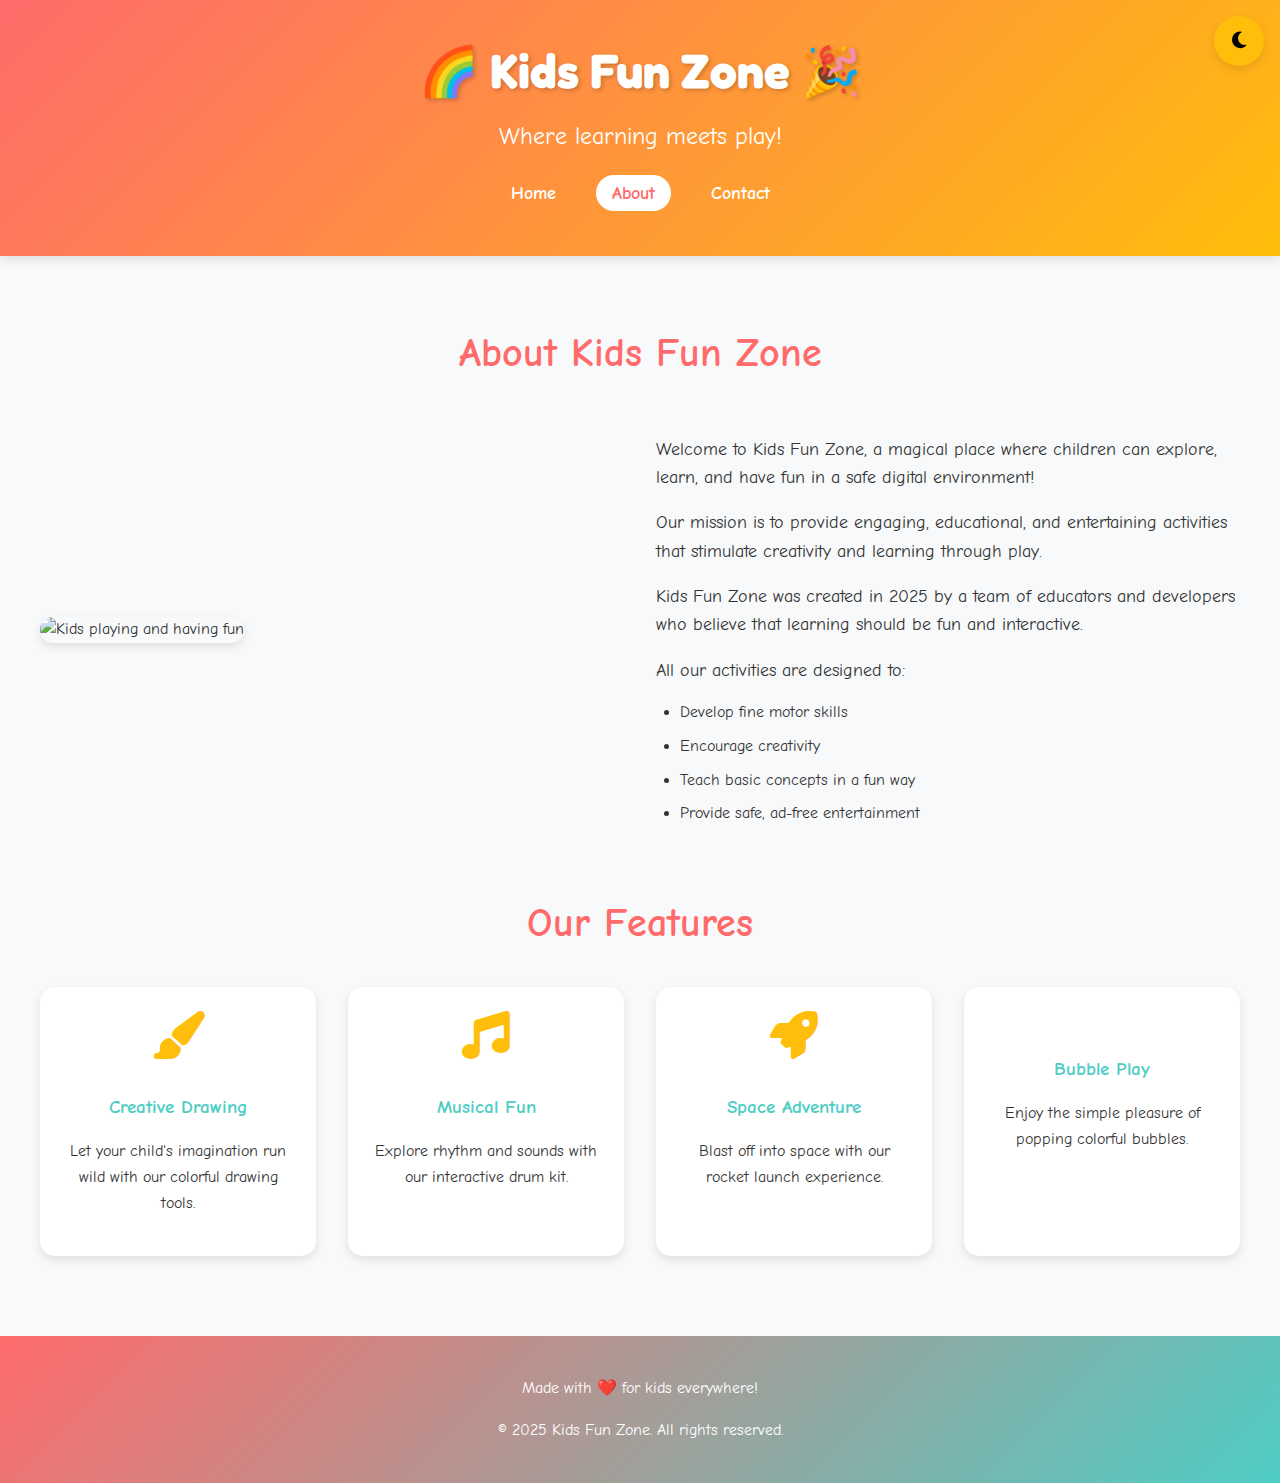
==== about.html @ 4ce5ba4b "final assignment" ====
<!DOCTYPE html>
<html lang="en">

<head>
    <meta charset="UTF-8">
    <meta name="viewport" content="width=device-width, initial-scale=1.0">
    <title>Kids Fun Zone - About</title>
    <link rel="stylesheet" href="styles.css">
    <link href="https://fonts.googleapis.com/css2?family=Comic+Neue:wght@400;700&family=Fredoka+One&display=swap"
        rel="stylesheet">
    <link rel="stylesheet" href="https://cdnjs.cloudflare.com/ajax/libs/font-awesome/6.4.0/css/all.min.css">
</head>

<body>
    <div class="theme-toggle-container">
        <button id="theme-toggle" class="theme-btn">
            <i class="fas fa-moon"></i>
        </button>
    </div>

    <header>
        <h1>🌈 Kids Fun Zone 🎉</h1>
        <p>Where learning meets play!</p>
        <nav class="main-nav">
            <ul>
                <li><a href="index.html">Home</a></li>
                <li><a href="about.html" class="active">About</a></li>
                <li><a href="contact.html">Contact</a></li>
            </ul>
        </nav>
    </header>

    <main class="about-page">
        <section class="about-section">
            <h2>About Kids Fun Zone</h2>
            <div class="about-content">
                <div class="about-image">
                    <img src="images/kids-playing.jpg" alt="Kids playing and having fun">
                </div>
                <div class="about-text">
                    <p>Welcome to Kids Fun Zone, a magical place where children can explore, learn, and have fun in a safe digital environment!</p>
                    <p>Our mission is to provide engaging, educational, and entertaining activities that stimulate creativity and learning through play.</p>
                    <p>Kids Fun Zone was created in 2025 by a team of educators and developers who believe that learning should be fun and interactive.</p>
                    <p>All our activities are designed to:</p>
                    <ul>
                        <li>Develop fine motor skills</li>
                        <li>Encourage creativity</li>
                        <li>Teach basic concepts in a fun way</li>
                        <li>Provide safe, ad-free entertainment</li>
                    </ul>
                </div>
            </div>
        </section>

        <section class="features-section">
            <h2>Our Features</h2>
            <div class="features-grid">
                <div class="feature-card">
                    <i class="fas fa-paint-brush"></i>
                    <h3>Creative Drawing</h3>
                    <p>Let your child's imagination run wild with our colorful drawing tools.</p>
                </div>
                <div class="feature-card">
                    <i class="fas fa-music"></i>
                    <h3>Musical Fun</h3>
                    <p>Explore rhythm and sounds with our interactive drum kit.</p>
                </div>
                <div class="feature-card">
                    <i class="fas fa-rocket"></i>
                    <h3>Space Adventure</h3>
                    <p>Blast off into space with our rocket launch experience.</p>
                </div>
                <div class="feature-card">
                    <i class="fas fa-bubbles"></i>
                    <h3>Bubble Play</h3>
                    <p>Enjoy the simple pleasure of popping colorful bubbles.</p>
                </div>
            </div>
        </section>
    </main>

    <footer>
        <p>Made with ❤️ for kids everywhere!</p>
        <p>&copy; 2025 Kids Fun Zone. All rights reserved.</p>
    </footer>

    <script src="script.js"></script>
</body>
</html>
---- styles.css ----
:root {
    --primary-color: #ff6b6b;
    --secondary-color: #4ecdc4;
    --accent-color: #ffbe0b;
    --dark-color: #2b2d42;
    --light-color: #f8f9fa;
    --text-color: #333;
    --white: #fff;
    --shadow: 0 4px 10px rgba(0, 0, 0, 0.1);
    --transition: all 0.3s ease;
}

body {
    font-family: 'Comic Neue', cursive;
    line-height: 1.6;
    color: var(--text-color);
    background-color: var(--light-color);
    transition: var(--transition);
    margin: 0;
    padding: 0;
    overflow-x: hidden;
}

body.dark-mode {
    background-color: var(--dark-color);
    color: var(--light-color);
}

/* Header Styles */
header {
    text-align: center;
    padding: 2rem;
    background: linear-gradient(135deg, var(--primary-color), var(--accent-color));
    color: var(--white);
    box-shadow: var(--shadow);
    position: relative;
}

header h1 {
    font-family: 'Fredoka One', cursive;
    font-size: 3rem;
    margin: 0;
    text-shadow: 2px 2px 4px rgba(0, 0, 0, 0.2);
    animation: rainbow 5s linear infinite;
}

header p {
    font-size: 1.5rem;
    margin: 0.5rem 0 0;
}

/* Theme Toggle */
.theme-toggle-container {
    position: fixed;
    top: 1rem;
    right: 1rem;
    z-index: 100;
}

.theme-btn {
    background-color: var(--accent-color);
    border: none;
    border-radius: 50%;
    width: 50px;
    height: 50px;
    font-size: 1.2rem;
    cursor: pointer;
    box-shadow: var(--shadow);
    transition: var(--transition);
    display: flex;
    align-items: center;
    justify-content: center;
}

.theme-btn:hover {
    transform: scale(1.1) rotate(30deg);
}

/* Welcome Section */
.welcome-section {
    display: flex;
    flex-direction: column;
    align-items: center;
    padding: 2rem;
    text-align: center;
}

.welcome-animation {
    position: relative;
    width: 200px;
    height: 200px;
    margin-bottom: 1rem;
}
/* Bubble styles */
.bubble-container {
    position: absolute;
    top: 0;
    left: 0;
    width: 100%;
    height: 100%;
    overflow: hidden;
    pointer-events: none;
}

.bubble {
    position: absolute;
    border-radius: 50%;
    background-color: rgba(255, 255, 255, 0.6);
    pointer-events: auto;
    cursor: pointer;
    transform: translateY(0);
    opacity: 0.8;
    transition: transform 0.2s, opacity 0.2s;
}

.bubble:hover {
    transform: scale(1.1);
}

.bubble-active .play-btn {
    display: none;
}

.bubble-active .stop-btn {
    display: inline-block;
}



.bouncing-ball {
    width: 50px;
    height: 50px;
    background-color: var(--secondary-color);
    border-radius: 50%;
    position: absolute;
    top: 50%;
    left: 50%;
    transform: translate(-50%, -50%);
    animation: bounce 2s infinite ease-in-out;
}

.floating-cloud {
    width: 80px;
    height: 40px;
    background-color: var(--white);
    border-radius: 40px;
    position: absolute;
    top: 30%;
    left: 20%;
    animation: float 4s infinite ease-in-out;
}

.floating-cloud::before {
    content: '';
    width: 30px;
    height: 30px;
    background-color: var(--white);
    border-radius: 50%;
    position: absolute;
    top: -15px;
    left: 10px;
}

.floating-cloud::after {
    content: '';
    width: 20px;
    height: 20px;
    background-color: var(--white);
    border-radius: 50%;
    position: absolute;
    top: -10px;
    right: 10px;
}

.welcome-content h2 {
    font-size: 2rem;
    margin-bottom: 1rem;
    color: var(--primary-color);
}

.name-form {
    display: flex;
    gap: 0.5rem;
    margin-top: 1rem;
}

#name-input {
    padding: 0.5rem 1rem;
    border: 2px solid var(--secondary-color);
    border-radius: 20px;
    font-family: inherit;
    font-size: 1rem;
    flex-grow: 1;
}

#name-input:focus {
    outline: none;
    border-color: var(--accent-color);
}

#save-name {
    background-color: var(--secondary-color);
    color: var(--white);
    border: none;
    padding: 0.5rem 1.5rem;
    border-radius: 20px;
    cursor: pointer;
    font-family: inherit;
    font-weight: bold;
    transition: var(--transition);
}

#save-name:hover {
    background-color: var(--primary-color);
    transform: scale(1.05);
}

/* Interactive Toys */
.interactive-toys {
    padding: 2rem;
    text-align: center;
}

.interactive-toys h2 {
    font-size: 2rem;
    margin-bottom: 2rem;
    color: var(--secondary-color);
}

.toys-container {
    display: grid;
    grid-template-columns: repeat(auto-fit, minmax(250px, 1fr));
    gap: 2rem;
    margin-bottom: 2rem;
}

.toy {
    background-color: var(--white);
    border-radius: 15px;
    padding: 1.5rem;
    box-shadow: var(--shadow);
    transition: var(--transition);
    display: flex;
    flex-direction: column;
    align-items: center;
}

body.dark-mode .toy {
    background-color: #3a3a3a;
}

.toy:hover {
    transform: translateY(-10px);
    box-shadow: 0 15px 20px rgba(0, 0, 0, 0.1);
}

.toy-icon {
    font-size: 3rem;
    margin-bottom: 1rem;
    color: var(--primary-color);
}

.play-btn {
    background-color: var(--accent-color);
    color: var(--text-color);
    border: none;
    padding: 0.5rem 1.5rem;
    border-radius: 20px;
    cursor: pointer;
    font-family: inherit;
    font-weight: bold;
    margin-top: 1rem;
    transition: var(--transition);
}

.play-btn:hover {
    background-color: var(--primary-color);
    color: var(--white);
    transform: scale(1.1);
}

.stop-btn {
    display: none;
    background-color: #ff4757;
    color: white;
    border: none;
    padding: 0.5rem 1.5rem;
    border-radius: 20px;
    cursor: pointer;
    font-family: inherit;
    font-weight: bold;
    margin-top: 1rem;
    transition: var(--transition);
}



.stop-btn:hover {
    background-color: var(--primary-color);
    color: var(--white);
    transform: scale(1.1);
}

.drum-pad-container {
    display: grid;
    grid-template-columns: repeat(2, 1fr);
    gap: 10px;
    margin: 15px 0;
}

.drum-pad {
    padding: 15px;
    border: none;
    border-radius: 10px;
    background-color: var(--accent-color);
    font-family: 'Comic Neue', cursive;
    font-weight: bold;
    cursor: pointer;
    transition: transform 0.1s;
}

.drum-pad:active {
    transform: scale(0.95);
}

.drum-controls {
    display: flex;
    gap: 10px;
    justify-content: center;
    margin-bottom: 15px;
}

.drum-controls button {
    padding: 8px 15px;
    border: none;
    border-radius: 20px;
    background-color: var(--secondary-color);
    color: white;
    cursor: pointer;
}

#record-drum {
    background-color: #ff4757;
}

.saved-beats {
    margin-top: 15px;
}

.saved-beat {
    display: flex;
    justify-content: space-between;
    align-items: center;
    padding: 8px;
    margin: 5px 0;
    background-color: rgba(255, 255, 255, 0.1);
    border-radius: 5px;
}

.delete-beat {
    background: none;
    border: none;
    color: #ff4757;
    cursor: pointer;
}

/* Drawing Section */
.drawing-section {
    padding: 2rem;
    text-align: center;
}

.drawing-section h2 {
    font-size: 2rem;
    margin-bottom: 1rem;
    color: var(--primary-color);
}


.drawing-area {
position: relative;
width: 100%;
height: 300px;
border-radius: 10px;
border: 2px solid var(--primary-color);
background-color: white;
margin-bottom: 1rem;
overflow: hidden; 
touch-action: none; 
cursor: url('data:image/svg+xml;utf8,<svg xmlns="http://www.w3.org/2000/svg" width="16" height="16" viewBox="0 0 16 16"><circle cx="8" cy="8" r="6" fill="%23ff6b6b"/></svg>') 8 8, pointer;
}

.drawing-area div {
pointer-events: none; 
}

body.dark-mode .drawing-area {
    background-color: #3a3a3a;
}

.color-picker {
    display: flex;
    justify-content: center;
    gap: 0.5rem;
    flex-wrap: wrap;
}

.color-btn {
    width: 40px;
    height: 40px;
    border-radius: 50%;
    border: none;
    cursor: pointer;
    transition: var(--transition);
    box-shadow: var(--shadow);
}

.color-btn:hover {
    transform: scale(1.1);
}

.color-btn[data-color="red"] {
    background-color: #ff6b6b;
}

.color-btn[data-color="blue"] {
    background-color: #4ecdc4;
}

.color-btn[data-color="green"] {
    background-color: #6bff6b;
}

.color-btn[data-color="yellow"] {
    background-color: #ffbe0b;
}

.color-btn[data-color="purple"] {
    background-color: #b388ff;
}

#clear-drawing {
    background-color: var(--white);
    color: var(--text-color);
    border: 2px solid var(--primary-color);
    padding: 0.5rem 1rem;
    border-radius: 20px;
    cursor: pointer;
    font-family: inherit;
    transition: var(--transition);
}

#clear-drawing:hover {
    background-color: var(--primary-color);
    color: var(--white);
}

/* Confetti */
.confetti {
    position: fixed;
    width: 10px;
    height: 10px;
    background-color: var(--accent-color);
    opacity: 0;
    animation: confetti-fall 5s linear forwards;
    z-index: 1000;
}

/* Footer */
footer {
    text-align: center;
    padding: 1.5rem;
    background: linear-gradient(135deg, var(--primary-color), var(--secondary-color));
    color: var(--white);
    margin-top: 3rem;
}

/* Animations */
@keyframes bounce {
    0%, 100% {
        transform: translate(-50%, -50%) scale(1);
    }
    50% {
        transform: translate(-50%, -80%) scale(1.1);
    }
}

@keyframes float {
    0%, 100% {
        transform: translateX(0);
    }
    50% {
        transform: translateX(30px);
    }
}

@keyframes rainbow {
    0% { color: red; }
    14% { color: orange; }
    28% { color: yellow; }
    42% { color: green; }
    57% { color: blue; }
    71% { color: indigo; }
    85% { color: violet; }
    100% { color: red; }
}



@keyframes rocket-launch {
    0% {
        transform: translateY(0) rotate(0);
    }
    20% {
        transform: translateY(-20px) rotate(-5deg);
    }
    100% {
        transform: translateY(-100vh) rotate(-30deg);
    }
}

@keyframes drum-beat {
    0%, 100% {
        transform: scale(1);
    }
    50% {
        transform: scale(1.1);
    }
}

@keyframes confetti-fall {
    0% {
        transform: translateY(-100vh) rotate(0deg);
        opacity: 1;
    }
    100% {
        transform: translateY(100vh) rotate(360deg);
        opacity: 0;
    }
}

/* Responsive Design */
@media (max-width: 768px) {
    header h1 {
        font-size: 2rem;
    }
    
    .toys-container {
        grid-template-columns: 1fr;
    }
}

@keyframes bubble-rise {
    0% {
        transform: translateY(0);
        opacity: 0.8;
    }
    100% {
        transform: translateY(-100vh);
        opacity: 0;
    }
}

.main-nav {
    margin-top: 1.5rem;
}

.main-nav ul {
    display: flex;
    justify-content: center;
    list-style: none;
    padding: 0;
    gap: 1.5rem;
}

.main-nav a {
    color: var(--white);
    text-decoration: none;
    font-size: 1.1rem;
    padding: 0.5rem 1rem;
    border-radius: 20px;
    transition: var(--transition);
    font-weight: bold;
}

.main-nav a:hover {
    background-color: rgba(255, 255, 255, 0.2);
}

.main-nav a.active {
    background-color: var(--white);
    color: var(--primary-color);
}

/* About Page Styles */
.about-page {
    padding: 2rem;
    max-width: 1200px;
    margin: 0 auto;
}

.about-section h2,
.features-section h2 {
    text-align: center;
    font-size: 2.5rem;
    color: var(--primary-color);
    margin-bottom: 2rem;
}

.about-content {
    display: flex;
    flex-wrap: wrap;
    gap: 2rem;
    margin-bottom: 3rem;
    align-items: center;
}

.about-image {
    flex: 1;
    min-width: 300px;
}

.about-image img {
    width: 100%;
    border-radius: 15px;
    box-shadow: var(--shadow);
}

.about-text {
    flex: 1;
    min-width: 300px;
}

.about-text p {
    margin-bottom: 1rem;
    font-size: 1.1rem;
}

.about-text ul {
    padding-left: 1.5rem;
}

.about-text li {
    margin-bottom: 0.5rem;
}

.features-grid {
    display: grid;
    grid-template-columns: repeat(auto-fit, minmax(250px, 1fr));
    gap: 2rem;
    margin-top: 2rem;
}

.feature-card {
    background-color: var(--white);
    border-radius: 15px;
    padding: 1.5rem;
    text-align: center;
    box-shadow: var(--shadow);
    transition: var(--transition);
}

body.dark-mode .feature-card {
    background-color: #3a3a3a;
}

.feature-card:hover {
    transform: translateY(-10px);
}

.feature-card i {
    font-size: 3rem;
    color: var(--accent-color);
    margin-bottom: 1rem;
}

.feature-card h3 {
    color: var(--secondary-color);
    margin-bottom: 0.5rem;
}

/* Contact Page Styles */
.contact-page {
    padding: 2rem;
    max-width: 1200px;
    margin: 0 auto;
}

.contact-section h2 {
    text-align: center;
    font-size: 2.5rem;
    color: var(--primary-color);
    margin-bottom: 2rem;
}

.contact-container {
    display: flex;
    flex-wrap: wrap;
    gap: 3rem;
}

.contact-info, .contact-form {
    flex: 1;
    min-width: 300px;
}

.contact-info {
    background-color: var(--white);
    padding: 2rem;
    border-radius: 15px;
    box-shadow: var(--shadow);
}

body.dark-mode .contact-info {
    background-color: #3a3a3a;
}

.contact-info h3 {
    color: var(--secondary-color);
    margin-bottom: 1.5rem;
    font-size: 1.5rem;
}

.info-item {
    display: flex;
    align-items: center;
    margin-bottom: 1rem;
    gap: 1rem;
}

.info-item i {
    color: var(--accent-color);
    font-size: 1.2rem;
    width: 30px;
    text-align: center;
}

.social-links {
    display: flex;
    gap: 1rem;
    margin-top: 2rem;
}

.social-links a {
    display: inline-flex;
    align-items: center;
    justify-content: center;
    width: 40px;
    height: 40px;
    background-color: var(--accent-color);
    color: var(--white);
    border-radius: 50%;
    transition: var(--transition);
}

.social-links a:hover {
    transform: translateY(-5px);
}

.contact-form {
    background-color: var(--white);
    padding: 2rem;
    border-radius: 15px;
    box-shadow: var(--shadow);
}

body.dark-mode .contact-form {
    background-color: #3a3a3a;
}

.contact-form h3 {
    color: var(--secondary-color);
    margin-bottom: 1.5rem;
    font-size: 1.5rem;
}

.form-group {
    margin-bottom: 1.5rem;
}

.form-group label {
    display: block;
    margin-bottom: 0.5rem;
    font-weight: bold;
}

.form-group input,
.form-group textarea {
    width: 100%;
    padding: 0.8rem;
    border: 2px solid #ddd;
    border-radius: 8px;
    font-family: inherit;
    font-size: 1rem;
    transition: var(--transition);
}

.form-group input:focus,
.form-group textarea:focus {
    outline: none;
    border-color: var(--accent-color);
}

.submit-btn {
    background-color: var(--accent-color);
    color: var(--white);
    border: none;
    padding: 0.8rem 2rem;
    border-radius: 30px;
    cursor: pointer;
    font-family: inherit;
    font-weight: bold;
    font-size: 1rem;
    transition: var(--transition);
}

.submit-btn:hover {
    background-color: var(--primary-color);
    transform: scale(1.05);
}

#form-message {
    margin-top: 1rem;
    padding: 0.8rem;
    border-radius: 8px;
    display: none;
}

/* Responsive Adjustments */
@media (max-width: 768px) {
    .main-nav ul {
        flex-direction: column;
        align-items: center;
        gap: 0.5rem;
    }
    
    .about-content {
        flex-direction: column;
    }
    
    .contact-container {
        flex-direction: column;
    }
}
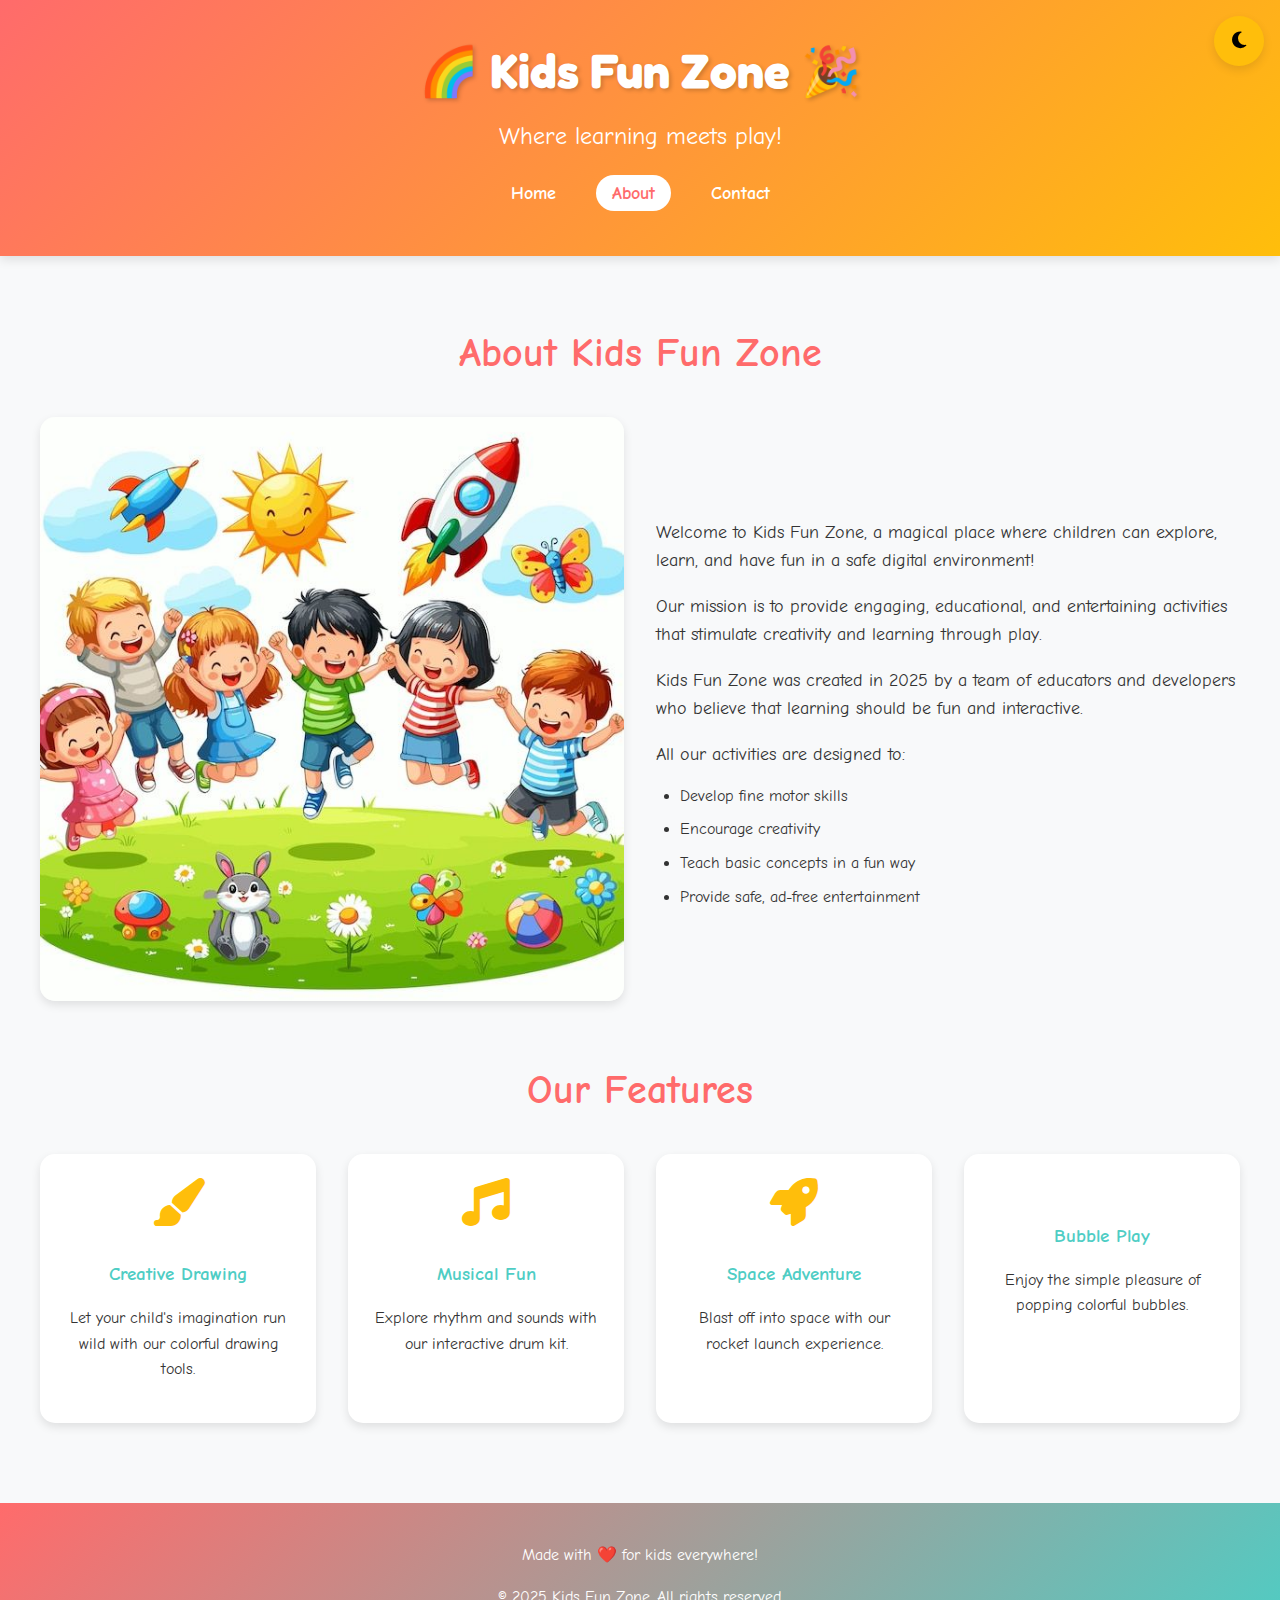
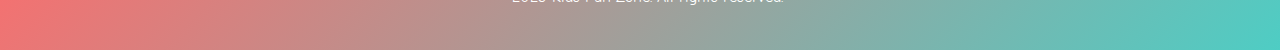
==== commit 8a1bd159: "updated" ====
--- a/about.html
+++ b/about.html
@@ -35,7 +35,7 @@
             <h2>About Kids Fun Zone</h2>
             <div class="about-content">
                 <div class="about-image">
-                    <img src="images/kids-playing.jpg" alt="Kids playing and having fun">
+                    <img src="images/kidsPlaying.jpg" alt="Kids playing and having fun">
                 </div>
                 <div class="about-text">
                     <p>Welcome to Kids Fun Zone, a magical place where children can explore, learn, and have fun in a safe digital environment!</p>
